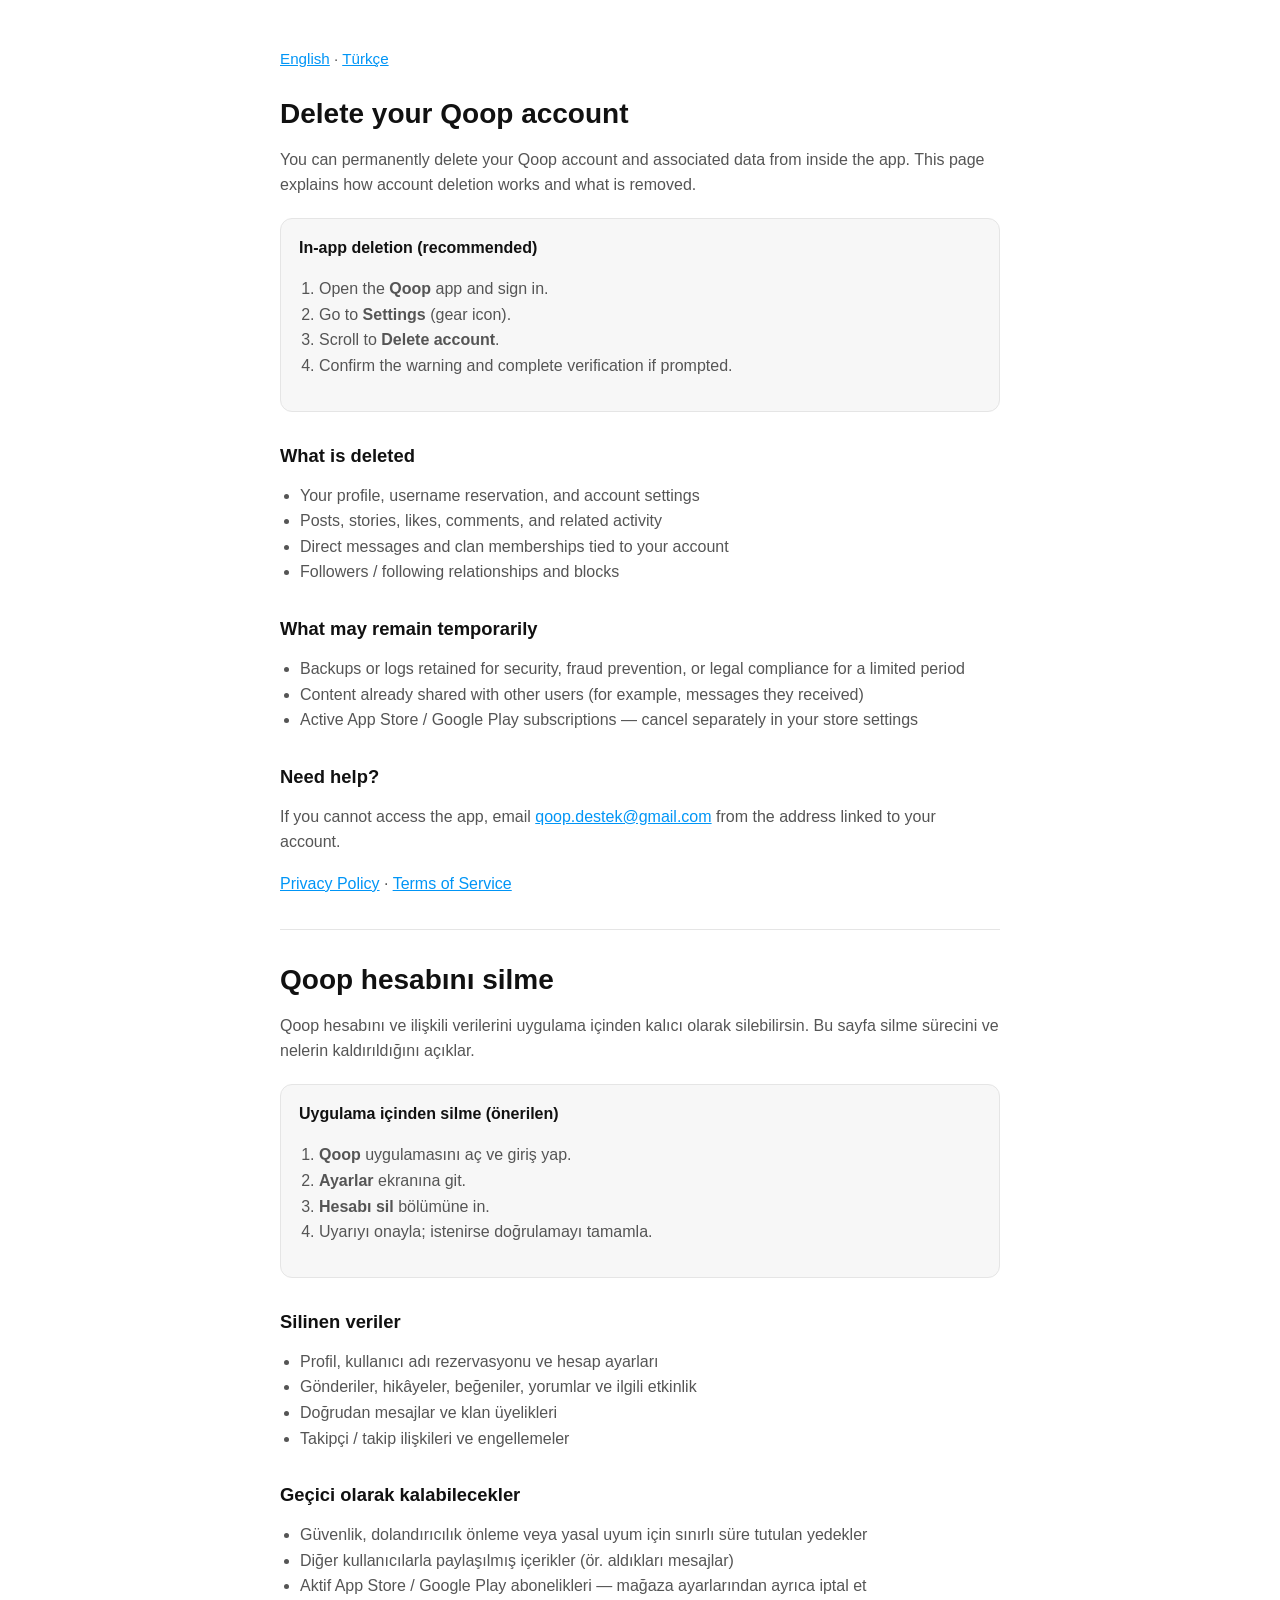
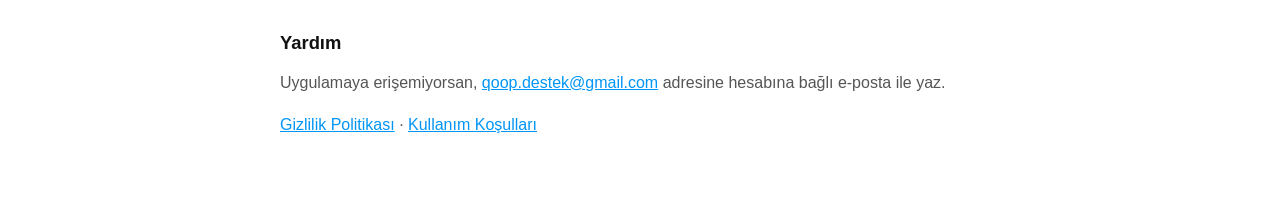
==== delete-account.html @ 12db3ca7 "Add files via upload" ====
<!DOCTYPE html>
<html lang="en">
<head>
  <meta charset="utf-8" />
  <meta name="viewport" content="width=device-width, initial-scale=1" />
  <title>Delete your Qoop account</title>
  <style>
    :root {
      color-scheme: light dark;
      --bg: #ffffff;
      --text: #111111;
      --muted: #555555;
      --link: #0095f6;
      --card: #f7f7f7;
      --border: #e5e5e5;
    }
    @media (prefers-color-scheme: dark) {
      :root {
        --bg: #000000;
        --text: #f5f5f5;
        --muted: #b0b0b0;
        --card: #121212;
        --border: #262626;
      }
    }
    body {
      margin: 0;
      font-family: -apple-system, BlinkMacSystemFont, "Segoe UI", Roboto, Helvetica, Arial, sans-serif;
      background: var(--bg);
      color: var(--text);
      line-height: 1.6;
    }
    main {
      max-width: 720px;
      margin: 0 auto;
      padding: 32px 20px 48px;
    }
    h1, h2 { line-height: 1.25; }
    h1 { font-size: 1.75rem; margin-bottom: 0.5rem; }
    h2 { font-size: 1.15rem; margin-top: 2rem; }
    p, li { color: var(--muted); }
    a { color: var(--link); }
    ol, ul { padding-left: 1.25rem; }
    .card {
      background: var(--card);
      border: 1px solid var(--border);
      border-radius: 12px;
      padding: 16px 18px;
      margin: 20px 0;
    }
    .lang-switch { margin-bottom: 24px; font-size: 0.95rem; }
    hr { border: none; border-top: 1px solid var(--border); margin: 32px 0; }
  </style>
</head>
<body>
  <main>
    <p class="lang-switch"><a href="#en">English</a> · <a href="#tr">Türkçe</a></p>

    <section id="en" lang="en">
      <h1>Delete your Qoop account</h1>
      <p>
        You can permanently delete your Qoop account and associated data from inside the app.
        This page explains how account deletion works and what is removed.
      </p>

      <div class="card">
        <strong>In-app deletion (recommended)</strong>
        <ol>
          <li>Open the <strong>Qoop</strong> app and sign in.</li>
          <li>Go to <strong>Settings</strong> (gear icon).</li>
          <li>Scroll to <strong>Delete account</strong>.</li>
          <li>Confirm the warning and complete verification if prompted.</li>
        </ol>
      </div>

      <h2>What is deleted</h2>
      <ul>
        <li>Your profile, username reservation, and account settings</li>
        <li>Posts, stories, likes, comments, and related activity</li>
        <li>Direct messages and clan memberships tied to your account</li>
        <li>Followers / following relationships and blocks</li>
      </ul>

      <h2>What may remain temporarily</h2>
      <ul>
        <li>Backups or logs retained for security, fraud prevention, or legal compliance for a limited period</li>
        <li>Content already shared with other users (for example, messages they received)</li>
        <li>Active App Store / Google Play subscriptions — cancel separately in your store settings</li>
      </ul>

      <h2>Need help?</h2>
      <p>
        If you cannot access the app, email
        <a href="mailto:qoop.destek@gmail.com?subject=Qoop%20account%20deletion%20request">qoop.destek@gmail.com</a>
        from the address linked to your account.
      </p>
      <p>
        <a href="https://tasdemirebubekir347-star.github.io/qoop-privacy-policy/">Privacy Policy</a>
        ·
        <a href="https://tasdemirebubekir347-star.github.io/legal/">Terms of Service</a>
      </p>
    </section>

    <hr />

    <section id="tr" lang="tr">
      <h1>Qoop hesabını silme</h1>
      <p>
        Qoop hesabını ve ilişkili verilerini uygulama içinden kalıcı olarak silebilirsin.
        Bu sayfa silme sürecini ve nelerin kaldırıldığını açıklar.
      </p>

      <div class="card">
        <strong>Uygulama içinden silme (önerilen)</strong>
        <ol>
          <li><strong>Qoop</strong> uygulamasını aç ve giriş yap.</li>
          <li><strong>Ayarlar</strong> ekranına git.</li>
          <li><strong>Hesabı sil</strong> bölümüne in.</li>
          <li>Uyarıyı onayla; istenirse doğrulamayı tamamla.</li>
        </ol>
      </div>

      <h2>Silinen veriler</h2>
      <ul>
        <li>Profil, kullanıcı adı rezervasyonu ve hesap ayarları</li>
        <li>Gönderiler, hikâyeler, beğeniler, yorumlar ve ilgili etkinlik</li>
        <li>Doğrudan mesajlar ve klan üyelikleri</li>
        <li>Takipçi / takip ilişkileri ve engellemeler</li>
      </ul>

      <h2>Geçici olarak kalabilecekler</h2>
      <ul>
        <li>Güvenlik, dolandırıcılık önleme veya yasal uyum için sınırlı süre tutulan yedekler</li>
        <li>Diğer kullanıcılarla paylaşılmış içerikler (ör. aldıkları mesajlar)</li>
        <li>Aktif App Store / Google Play abonelikleri — mağaza ayarlarından ayrıca iptal et</li>
      </ul>

      <h2>Yardım</h2>
      <p>
        Uygulamaya erişemiyorsan,
        <a href="mailto:qoop.destek@gmail.com?subject=Qoop%20hesap%20silme%20talebi">qoop.destek@gmail.com</a>
        adresine hesabına bağlı e-posta ile yaz.
      </p>
      <p>
        <a href="https://tasdemirebubekir347-star.github.io/qoop-privacy-policy/">Gizlilik Politikası</a>
        ·
        <a href="https://tasdemirebubekir347-star.github.io/legal/">Kullanım Koşulları</a>
      </p>
    </section>
  </main>
</body>
</html>
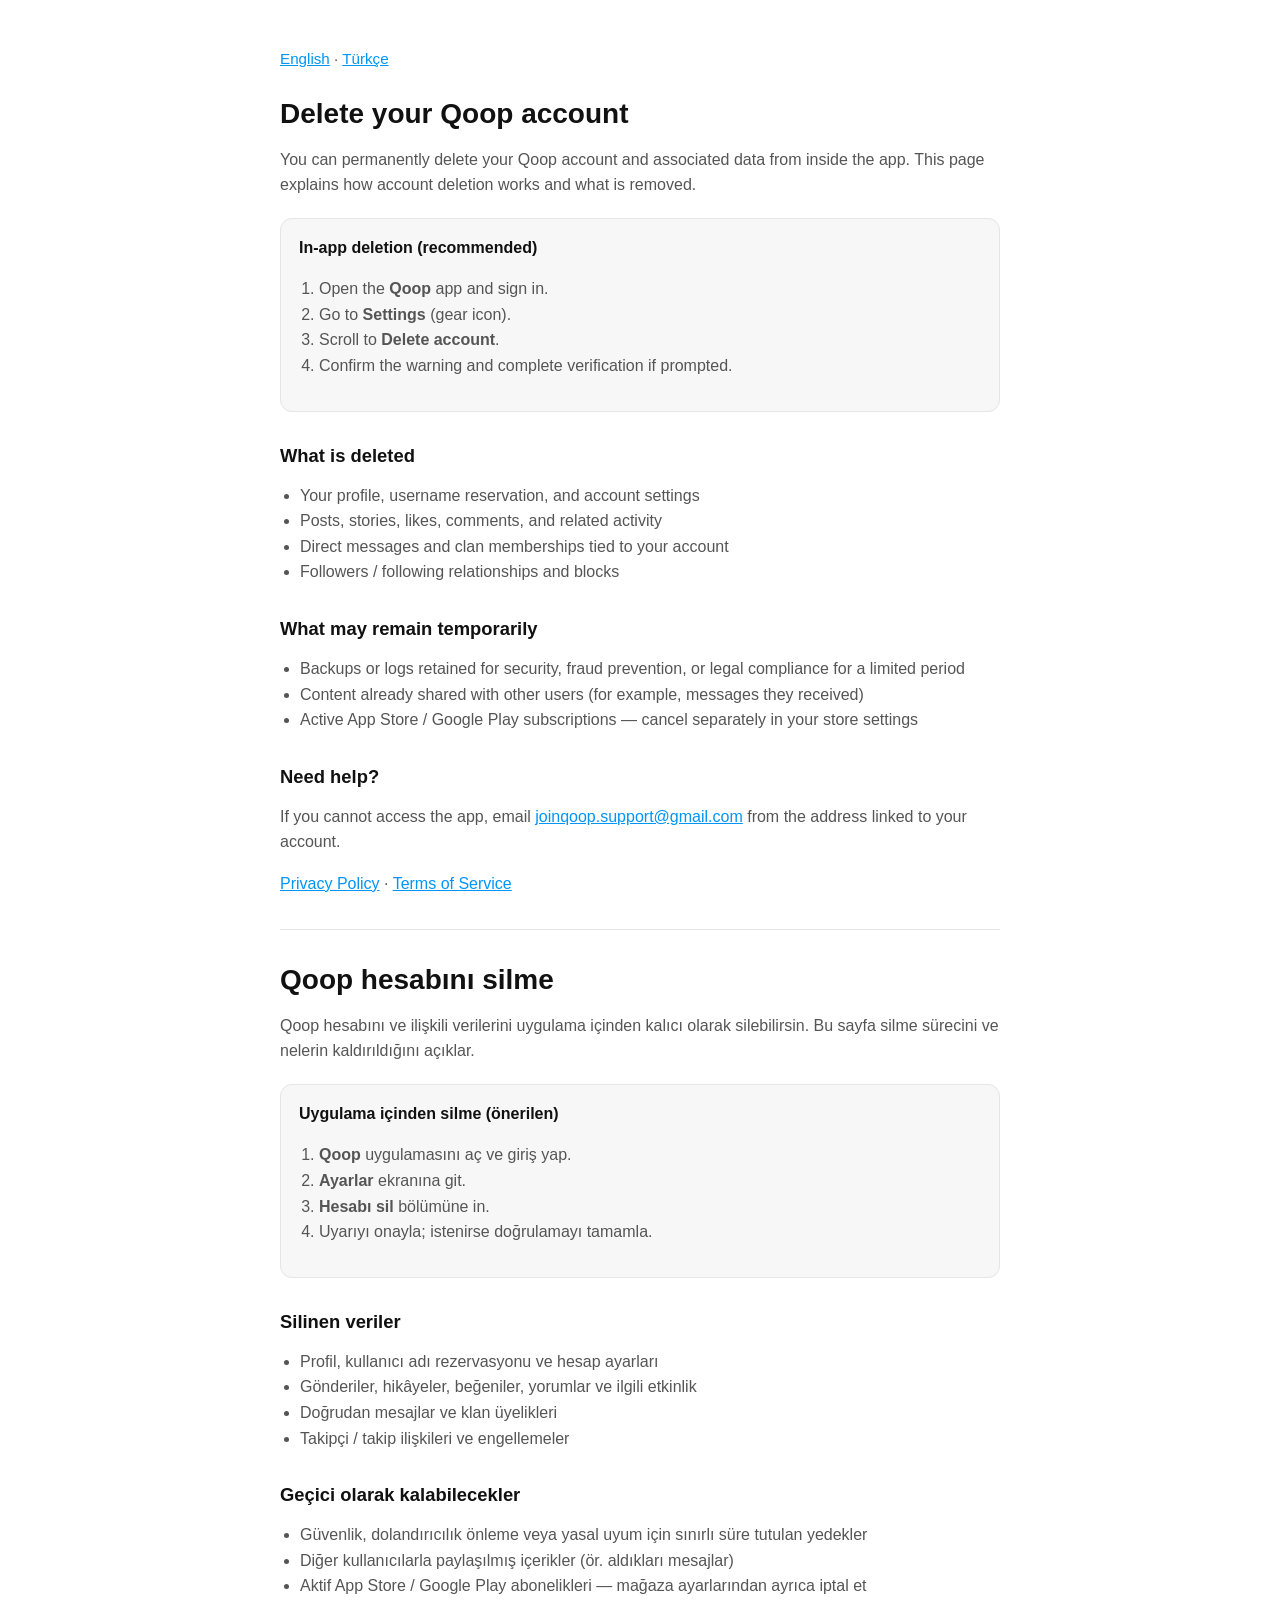
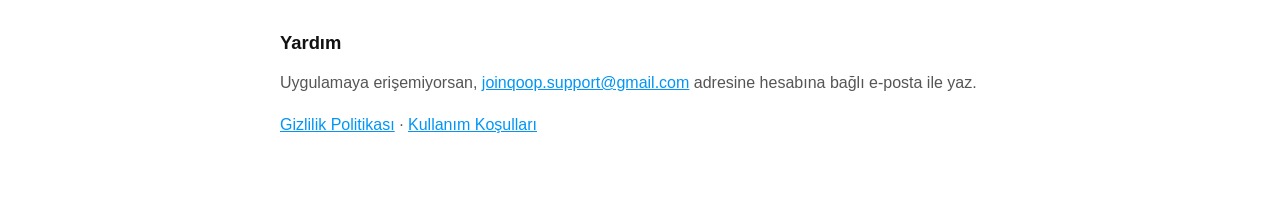
==== commit 0b753fac: "Update support email to joinqoop.support@gmail.com" ====
--- a/delete-account.html
+++ b/delete-account.html
@@ -91,7 +91,7 @@
       <h2>Need help?</h2>
       <p>
         If you cannot access the app, email
-        <a href="mailto:qoop.destek@gmail.com?subject=Qoop%20account%20deletion%20request">qoop.destek@gmail.com</a>
+        <a href="mailto:joinqoop.support@gmail.com?subject=Qoop%20account%20deletion%20request">joinqoop.support@gmail.com</a>
         from the address linked to your account.
       </p>
       <p>
@@ -138,7 +138,7 @@
       <h2>Yardım</h2>
       <p>
         Uygulamaya erişemiyorsan,
-        <a href="mailto:qoop.destek@gmail.com?subject=Qoop%20hesap%20silme%20talebi">qoop.destek@gmail.com</a>
+        <a href="mailto:joinqoop.support@gmail.com?subject=Qoop%20hesap%20silme%20talebi">joinqoop.support@gmail.com</a>
         adresine hesabına bağlı e-posta ile yaz.
       </p>
       <p>
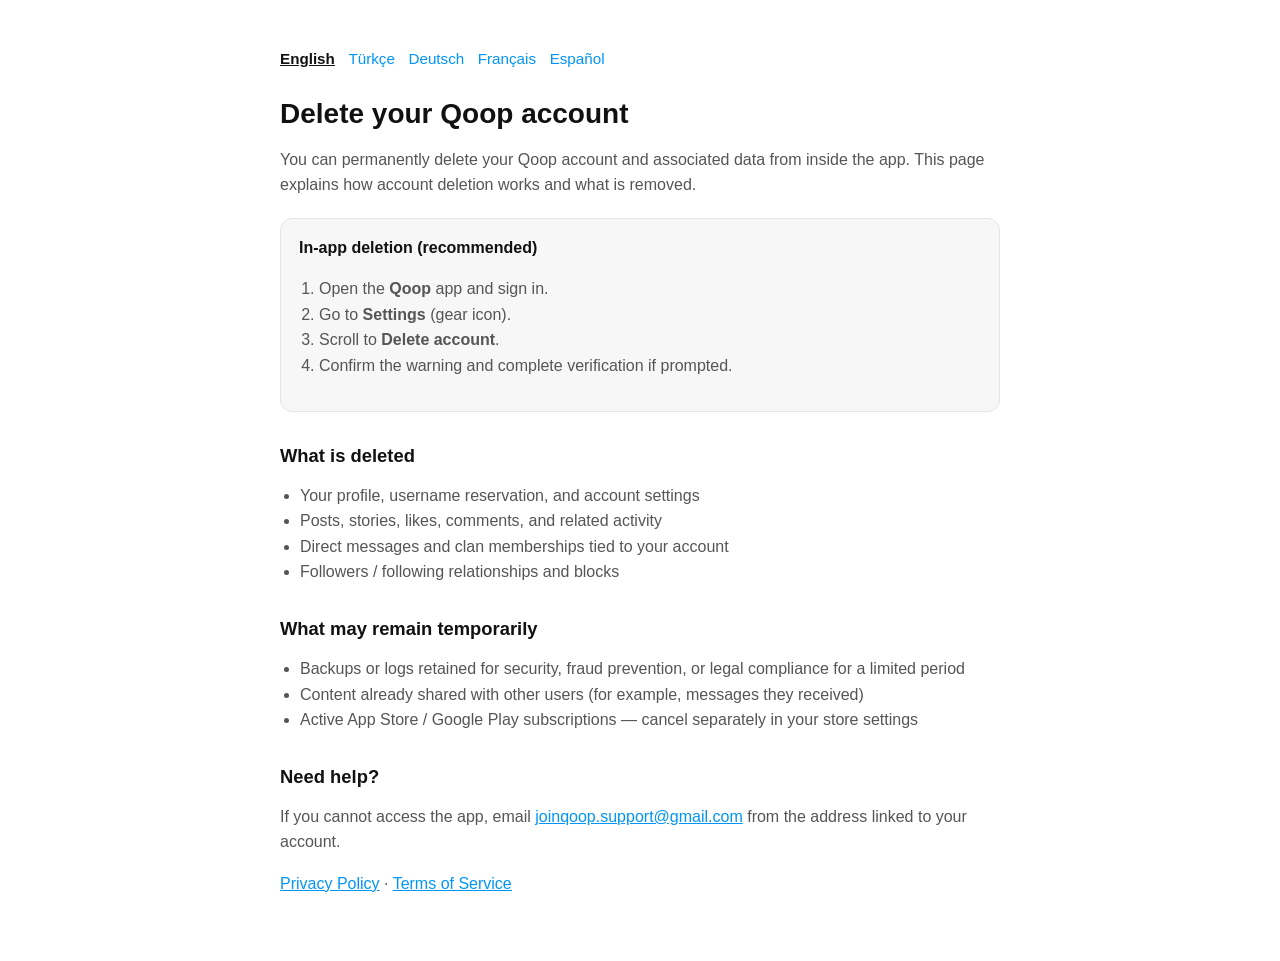
==== commit f1c300c6: "Add English, Turkish, German, French, and Spanish on legal pages" ====
--- a/delete-account.html
+++ b/delete-account.html
@@ -5,64 +5,41 @@
   <meta name="viewport" content="width=device-width, initial-scale=1" />
   <title>Delete your Qoop account</title>
   <style>
-    :root {
-      color-scheme: light dark;
-      --bg: #ffffff;
-      --text: #111111;
-      --muted: #555555;
-      --link: #0095f6;
-      --card: #f7f7f7;
-      --border: #e5e5e5;
+    :root { color-scheme: light dark; --bg:#fff; --text:#111; --muted:#555; --link:#0095f6; --card:#f7f7f7; --border:#e5e5e5; }
+    @media (prefers-color-scheme: dark) {
+      :root { --bg:#000; --text:#f5f5f5; --muted:#b0b0b0; --card:#121212; --border:#262626; }
     }
-    @media (prefers-color-scheme: dark) {
-      :root {
-        --bg: #000000;
-        --text: #f5f5f5;
-        --muted: #b0b0b0;
-        --card: #121212;
-        --border: #262626;
-      }
-    }
-    body {
-      margin: 0;
-      font-family: -apple-system, BlinkMacSystemFont, "Segoe UI", Roboto, Helvetica, Arial, sans-serif;
-      background: var(--bg);
-      color: var(--text);
-      line-height: 1.6;
-    }
-    main {
-      max-width: 720px;
-      margin: 0 auto;
-      padding: 32px 20px 48px;
-    }
-    h1, h2 { line-height: 1.25; }
-    h1 { font-size: 1.75rem; margin-bottom: 0.5rem; }
-    h2 { font-size: 1.15rem; margin-top: 2rem; }
-    p, li { color: var(--muted); }
-    a { color: var(--link); }
-    ol, ul { padding-left: 1.25rem; }
-    .card {
-      background: var(--card);
-      border: 1px solid var(--border);
-      border-radius: 12px;
-      padding: 16px 18px;
-      margin: 20px 0;
-    }
-    .lang-switch { margin-bottom: 24px; font-size: 0.95rem; }
-    hr { border: none; border-top: 1px solid var(--border); margin: 32px 0; }
+    body { margin:0; font-family:-apple-system,BlinkMacSystemFont,"Segoe UI",Roboto,Helvetica,Arial,sans-serif; background:var(--bg); color:var(--text); line-height:1.6; }
+    main { max-width:720px; margin:0 auto; padding:32px 20px 48px; }
+    h1,h2 { line-height:1.25; }
+    h1 { font-size:1.75rem; margin-bottom:.5rem; }
+    h2 { font-size:1.15rem; margin-top:2rem; }
+    p,li { color:var(--muted); }
+    a { color:var(--link); }
+    ol, ul { padding-left:1.25rem; }
+    .card { background:var(--card); border:1px solid var(--border); border-radius:12px; padding:16px 18px; margin:20px 0; }
+    .lang-switch { margin-bottom:24px; font-size:.95rem; display:flex; flex-wrap:wrap; gap:.4rem .85rem; }
+    .lang-switch a { text-decoration:none; }
+    .lang-switch a.is-active { font-weight:700; color:var(--text); text-decoration:underline; }
+    .lang-panel { display:none; }
+    .lang-panel.is-active { display:block; }
+
   </style>
 </head>
 <body>
   <main>
-    <p class="lang-switch"><a href="#en">English</a> · <a href="#tr">Türkçe</a></p>
-
-    <section id="en" lang="en">
+    <p class="lang-switch" role="navigation">
+      <a href="#en">English</a>
+      <a href="#tr">Türkçe</a>
+      <a href="#de">Deutsch</a>
+      <a href="#fr">Français</a>
+      <a href="#es">Español</a>
+    </p>
+
+    <section id="en" class="lang-panel" lang="en">
+
       <h1>Delete your Qoop account</h1>
-      <p>
-        You can permanently delete your Qoop account and associated data from inside the app.
-        This page explains how account deletion works and what is removed.
-      </p>
-
+      <p>You can permanently delete your Qoop account and associated data from inside the app. This page explains how account deletion works and what is removed.</p>
       <div class="card">
         <strong>In-app deletion (recommended)</strong>
         <ol>
@@ -72,7 +49,6 @@
           <li>Confirm the warning and complete verification if prompted.</li>
         </ol>
       </div>
-
       <h2>What is deleted</h2>
       <ul>
         <li>Your profile, username reservation, and account settings</li>
@@ -80,36 +56,20 @@
         <li>Direct messages and clan memberships tied to your account</li>
         <li>Followers / following relationships and blocks</li>
       </ul>
-
       <h2>What may remain temporarily</h2>
       <ul>
         <li>Backups or logs retained for security, fraud prevention, or legal compliance for a limited period</li>
         <li>Content already shared with other users (for example, messages they received)</li>
         <li>Active App Store / Google Play subscriptions — cancel separately in your store settings</li>
       </ul>
-
       <h2>Need help?</h2>
-      <p>
-        If you cannot access the app, email
-        <a href="mailto:joinqoop.support@gmail.com?subject=Qoop%20account%20deletion%20request">joinqoop.support@gmail.com</a>
-        from the address linked to your account.
-      </p>
-      <p>
-        <a href="https://tasdemirebubekir347-star.github.io/qoop-privacy-policy/">Privacy Policy</a>
-        ·
-        <a href="https://tasdemirebubekir347-star.github.io/legal/">Terms of Service</a>
-      </p>
-    </section>
-
-    <hr />
-
-    <section id="tr" lang="tr">
+      <p>If you cannot access the app, email <a href="mailto:joinqoop.support@gmail.com?subject=Qoop%20account%20deletion%20request">joinqoop.support@gmail.com</a> from the address linked to your account.</p>
+      <p><a href="https://tasdemirebubekir347-star.github.io/qoop-privacy-policy/">Privacy Policy</a> · <a href="https://tasdemirebubekir347-star.github.io/legal/">Terms of Service</a></p>
+    </section>
+    <section id="tr" class="lang-panel" lang="tr">
+
       <h1>Qoop hesabını silme</h1>
-      <p>
-        Qoop hesabını ve ilişkili verilerini uygulama içinden kalıcı olarak silebilirsin.
-        Bu sayfa silme sürecini ve nelerin kaldırıldığını açıklar.
-      </p>
-
+      <p>Qoop hesabını ve ilişkili verilerini uygulama içinden kalıcı olarak silebilirsin. Bu sayfa silme sürecini ve nelerin kaldırıldığını açıklar.</p>
       <div class="card">
         <strong>Uygulama içinden silme (önerilen)</strong>
         <ol>
@@ -119,7 +79,6 @@
           <li>Uyarıyı onayla; istenirse doğrulamayı tamamla.</li>
         </ol>
       </div>
-
       <h2>Silinen veriler</h2>
       <ul>
         <li>Profil, kullanıcı adı rezervasyonu ve hesap ayarları</li>
@@ -127,26 +86,135 @@
         <li>Doğrudan mesajlar ve klan üyelikleri</li>
         <li>Takipçi / takip ilişkileri ve engellemeler</li>
       </ul>
-
       <h2>Geçici olarak kalabilecekler</h2>
       <ul>
         <li>Güvenlik, dolandırıcılık önleme veya yasal uyum için sınırlı süre tutulan yedekler</li>
         <li>Diğer kullanıcılarla paylaşılmış içerikler (ör. aldıkları mesajlar)</li>
         <li>Aktif App Store / Google Play abonelikleri — mağaza ayarlarından ayrıca iptal et</li>
       </ul>
-
       <h2>Yardım</h2>
-      <p>
-        Uygulamaya erişemiyorsan,
-        <a href="mailto:joinqoop.support@gmail.com?subject=Qoop%20hesap%20silme%20talebi">joinqoop.support@gmail.com</a>
-        adresine hesabına bağlı e-posta ile yaz.
-      </p>
-      <p>
-        <a href="https://tasdemirebubekir347-star.github.io/qoop-privacy-policy/">Gizlilik Politikası</a>
-        ·
-        <a href="https://tasdemirebubekir347-star.github.io/legal/">Kullanım Koşulları</a>
-      </p>
+      <p>Uygulamaya erişemiyorsan, <a href="mailto:joinqoop.support@gmail.com?subject=Qoop%20hesap%20silme%20talebi">joinqoop.support@gmail.com</a> adresine hesabına bağlı e-posta ile yaz.</p>
+      <p><a href="https://tasdemirebubekir347-star.github.io/qoop-privacy-policy/">Gizlilik Politikası</a> · <a href="https://tasdemirebubekir347-star.github.io/legal/">Kullanım Koşulları</a></p>
+    </section>
+    <section id="de" class="lang-panel" lang="de">
+
+      <h1>Qoop-Konto löschen</h1>
+      <p>Du kannst dein Qoop-Konto und zugehörige Daten dauerhaft in der App löschen. Diese Seite erklärt, wie die Löschung funktioniert und was entfernt wird.</p>
+      <div class="card">
+        <strong>Löschung in der App (empfohlen)</strong>
+        <ol>
+          <li>Öffne die <strong>Qoop</strong>-App und melde dich an.</li>
+          <li>Gehe zu <strong>Einstellungen</strong> (Zahnrad-Symbol).</li>
+          <li>Scrolle zu <strong>Konto löschen</strong>.</li>
+          <li>Bestätige die Warnung und schließe ggf. die Verifizierung ab.</li>
+        </ol>
+      </div>
+      <h2>Was gelöscht wird</h2>
+      <ul>
+        <li>Dein Profil, der reservierte Benutzername und Kontoeinstellungen</li>
+        <li>Beiträge, Stories, Likes, Kommentare und zugehörige Aktivität</li>
+        <li>Direktnachrichten und Clan-Mitgliedschaften deines Kontos</li>
+        <li>Follower-/Following-Beziehungen und Blockierungen</li>
+      </ul>
+      <h2>Was vorübergehend bleiben kann</h2>
+      <ul>
+        <li>Backups oder Protokolle, die aus Sicherheits-, Betrugs- oder Rechtsgründen für begrenzte Zeit aufbewahrt werden</li>
+        <li>Inhalte, die bereits mit anderen Nutzern geteilt wurden (z. B. empfangene Nachrichten)</li>
+        <li>Aktive App-Store-/Google-Play-Abos — separat in den Store-Einstellungen kündigen</li>
+      </ul>
+      <h2>Hilfe benötigt?</h2>
+      <p>Wenn du die App nicht öffnen kannst, schreibe von der mit deinem Konto verknüpften Adresse an <a href="mailto:joinqoop.support@gmail.com?subject=Qoop%20Kontol%C3%B6schung">joinqoop.support@gmail.com</a>.</p>
+      <p><a href="https://tasdemirebubekir347-star.github.io/qoop-privacy-policy/">Datenschutzrichtlinie</a> · <a href="https://tasdemirebubekir347-star.github.io/legal/">Nutzungsbedingungen</a></p>
+    </section>
+    <section id="fr" class="lang-panel" lang="fr">
+
+      <h1>Supprimer votre compte Qoop</h1>
+      <p>Vous pouvez supprimer définitivement votre compte Qoop et les données associées depuis l’application. Cette page explique le fonctionnement de la suppression et ce qui est retiré.</p>
+      <div class="card">
+        <strong>Suppression dans l’app (recommandé)</strong>
+        <ol>
+          <li>Ouvrez l’application <strong>Qoop</strong> et connectez-vous.</li>
+          <li>Allez dans <strong>Paramètres</strong> (icône d’engrenage).</li>
+          <li>Descendez jusqu’à <strong>Supprimer le compte</strong>.</li>
+          <li>Confirmez l’avertissement et terminez la vérification si elle est demandée.</li>
+        </ol>
+      </div>
+      <h2>Ce qui est supprimé</h2>
+      <ul>
+        <li>Votre profil, la réservation du nom d’utilisateur et les paramètres du compte</li>
+        <li>Publications, stories, likes, commentaires et activité associée</li>
+        <li>Messages privés et appartenances aux clans liés à votre compte</li>
+        <li>Relations abonnés / abonnements et blocages</li>
+      </ul>
+      <h2>Ce qui peut rester temporairement</h2>
+      <ul>
+        <li>Sauvegardes ou journaux conservés pendant une période limitée pour la sécurité, la prévention de la fraude ou des obligations légales</li>
+        <li>Contenus déjà partagés avec d’autres utilisateurs (par exemple des messages qu’ils ont reçus)</li>
+        <li>Abonnements App Store / Google Play actifs — annulez-les séparément dans les réglages du store</li>
+      </ul>
+      <h2>Besoin d’aide ?</h2>
+      <p>Si vous n’avez pas accès à l’application, écrivez à <a href="mailto:joinqoop.support@gmail.com?subject=Suppression%20de%20compte%20Qoop">joinqoop.support@gmail.com</a> depuis l’adresse liée à votre compte.</p>
+      <p><a href="https://tasdemirebubekir347-star.github.io/qoop-privacy-policy/">Politique de confidentialité</a> · <a href="https://tasdemirebubekir347-star.github.io/legal/">Conditions d’utilisation</a></p>
+    </section>
+    <section id="es" class="lang-panel" lang="es">
+
+      <h1>Eliminar tu cuenta de Qoop</h1>
+      <p>Puedes eliminar de forma permanente tu cuenta de Qoop y los datos asociados desde la app. Esta página explica cómo funciona la eliminación y qué se borra.</p>
+      <div class="card">
+        <strong>Eliminación en la app (recomendado)</strong>
+        <ol>
+          <li>Abre la app <strong>Qoop</strong> e inicia sesión.</li>
+          <li>Ve a <strong>Ajustes</strong> (icono de engranaje).</li>
+          <li>Baja hasta <strong>Eliminar cuenta</strong>.</li>
+          <li>Confirma el aviso y completa la verificación si se te pide.</li>
+        </ol>
+      </div>
+      <h2>Qué se elimina</h2>
+      <ul>
+        <li>Tu perfil, la reserva del nombre de usuario y la configuración de la cuenta</li>
+        <li>Publicaciones, historias, me gusta, comentarios y actividad relacionada</li>
+        <li>Mensajes directos y pertenencia a clanes de tu cuenta</li>
+        <li>Relaciones de seguidores / seguidos y bloqueos</li>
+      </ul>
+      <h2>Qué puede permanecer temporalmente</h2>
+      <ul>
+        <li>Copias de seguridad o registros conservados durante un tiempo limitado por seguridad, prevención de fraude u obligaciones legales</li>
+        <li>Contenido ya compartido con otros usuarios (por ejemplo, mensajes que ellos recibieron)</li>
+        <li>Suscripciones activas de App Store / Google Play: cancélalas por separado en los ajustes de la tienda</li>
+      </ul>
+      <h2>¿Necesitas ayuda?</h2>
+      <p>Si no puedes acceder a la app, escribe a <a href="mailto:joinqoop.support@gmail.com?subject=Eliminaci%C3%B3n%20de%20cuenta%20Qoop">joinqoop.support@gmail.com</a> desde la dirección vinculada a tu cuenta.</p>
+      <p><a href="https://tasdemirebubekir347-star.github.io/qoop-privacy-policy/">Política de privacidad</a> · <a href="https://tasdemirebubekir347-star.github.io/legal/">Términos de servicio</a></p>
     </section>
   </main>
+
+  <script>
+  (function () {
+    var langs = ["en", "tr", "de", "fr", "es"];
+    function pick() {
+      var h = (location.hash || "").replace("#", "").toLowerCase();
+      if (langs.indexOf(h) >= 0) return h;
+      try {
+        var s = localStorage.getItem("qoop_legal_lang");
+        if (langs.indexOf(s) >= 0) return s;
+      } catch (e) {}
+      var n = (navigator.language || "en").slice(0, 2).toLowerCase();
+      return langs.indexOf(n) >= 0 ? n : "en";
+    }
+    function show(lang) {
+      document.querySelectorAll(".lang-panel").forEach(function (el) {
+        el.classList.toggle("is-active", el.id === lang);
+      });
+      document.querySelectorAll(".lang-switch a").forEach(function (a) {
+        a.classList.toggle("is-active", a.getAttribute("href") === "#" + lang);
+      });
+      document.documentElement.lang = lang;
+      try { localStorage.setItem("qoop_legal_lang", lang); } catch (e) {}
+    }
+    document.addEventListener("DOMContentLoaded", function () { show(pick()); });
+    window.addEventListener("hashchange", function () { show(pick()); });
+  })();
+  </script>
+
 </body>
 </html>
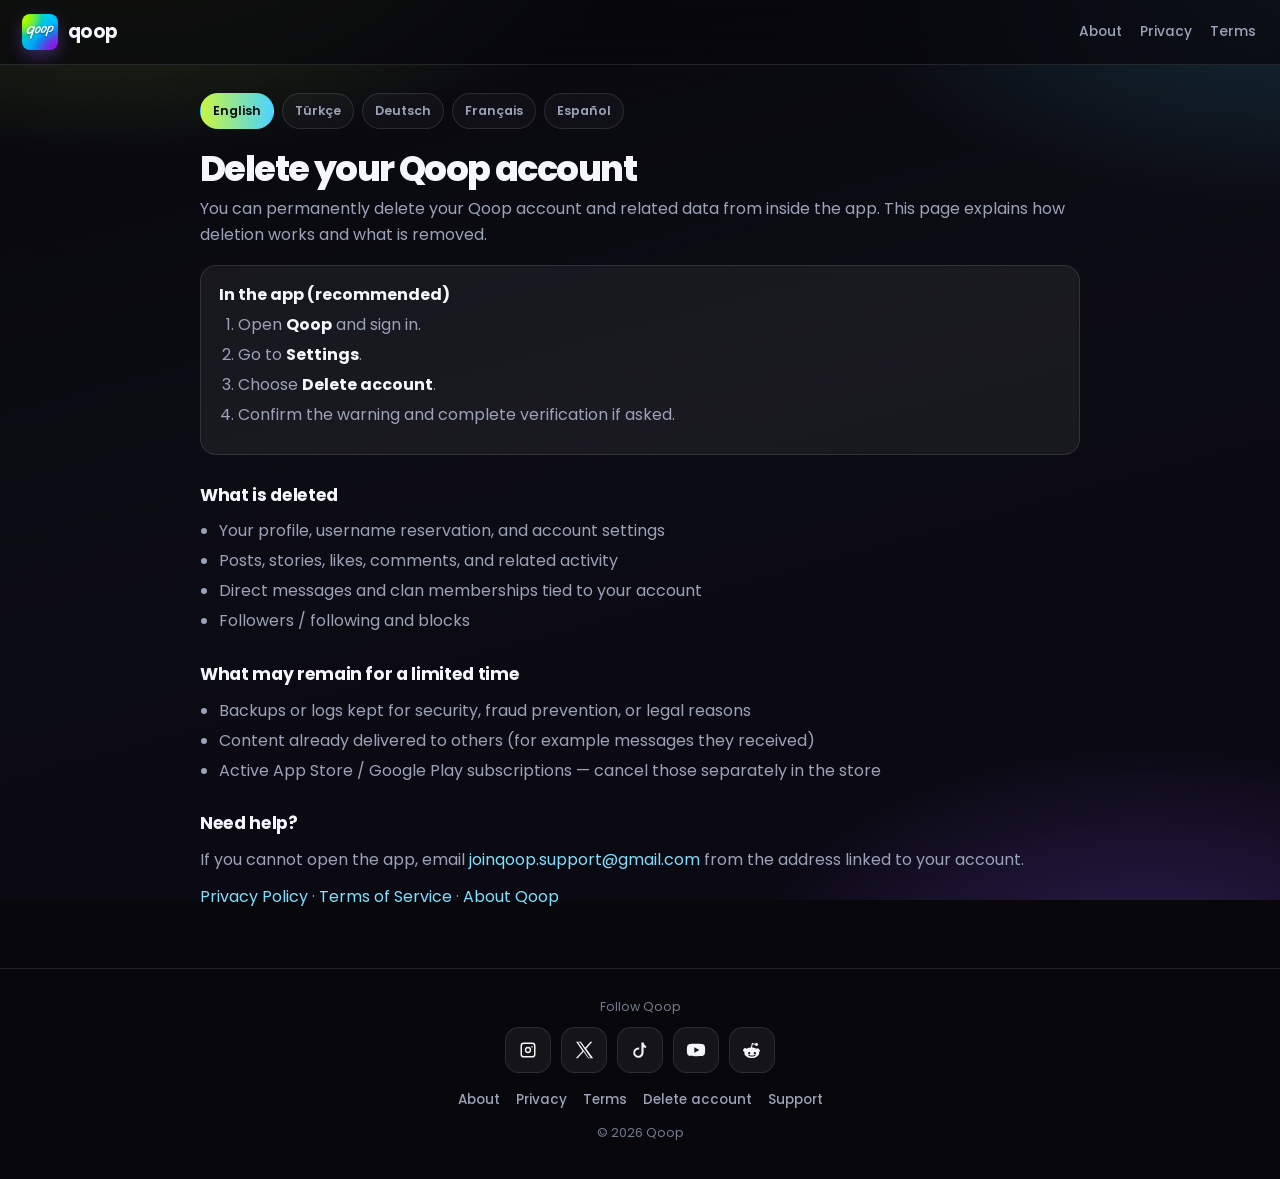
==== commit a1b6366a: "Refresh public pages with app-icon design, socials, and updated copy" ====
--- a/delete-account.html
+++ b/delete-account.html
@@ -2,32 +2,30 @@
 <html lang="en">
 <head>
   <meta charset="utf-8" />
-  <meta name="viewport" content="width=device-width, initial-scale=1" />
+  <meta name="viewport" content="width=device-width, initial-scale=1, viewport-fit=cover" />
+  <meta name="theme-color" content="#07070c" />
+  <meta name="description" content="How to delete your Qoop account and what data is removed." />
   <title>Delete your Qoop account</title>
-  <style>
-    :root { color-scheme: light dark; --bg:#fff; --text:#111; --muted:#555; --link:#0095f6; --card:#f7f7f7; --border:#e5e5e5; }
-    @media (prefers-color-scheme: dark) {
-      :root { --bg:#000; --text:#f5f5f5; --muted:#b0b0b0; --card:#121212; --border:#262626; }
-    }
-    body { margin:0; font-family:-apple-system,BlinkMacSystemFont,"Segoe UI",Roboto,Helvetica,Arial,sans-serif; background:var(--bg); color:var(--text); line-height:1.6; }
-    main { max-width:720px; margin:0 auto; padding:32px 20px 48px; }
-    h1,h2 { line-height:1.25; }
-    h1 { font-size:1.75rem; margin-bottom:.5rem; }
-    h2 { font-size:1.15rem; margin-top:2rem; }
-    p,li { color:var(--muted); }
-    a { color:var(--link); }
-    ol, ul { padding-left:1.25rem; }
-    .card { background:var(--card); border:1px solid var(--border); border-radius:12px; padding:16px 18px; margin:20px 0; }
-    .lang-switch { margin-bottom:24px; font-size:.95rem; display:flex; flex-wrap:wrap; gap:.4rem .85rem; }
-    .lang-switch a { text-decoration:none; }
-    .lang-switch a.is-active { font-weight:700; color:var(--text); text-decoration:underline; }
-    .lang-panel { display:none; }
-    .lang-panel.is-active { display:block; }
-
-  </style>
+  <link rel="icon" href="logo.png" type="image/png" />
+  <link rel="apple-touch-icon" href="logo.png" />
+  <link rel="preconnect" href="https://fonts.googleapis.com" />
+  <link rel="preconnect" href="https://fonts.gstatic.com" crossorigin />
+  <link href="https://fonts.googleapis.com/css2?family=Poppins:wght@400;500;600;700;800&display=swap" rel="stylesheet" />
+  <link rel="stylesheet" href="brand.css" />
+
 </head>
 <body>
-  <main>
+  <div class="backdrop"></div>
+  <div class="site">
+  <header class="topbar">
+    <a class="brand" href="https://tasdemirebubekir347-star.github.io/joinqoop/"><img src="logo.png" alt="" width="36" height="36" />qoop</a>
+    <nav class="nav">
+      <a href="https://tasdemirebubekir347-star.github.io/joinqoop/" data-i18n="nav_about">About</a>
+      <a href="https://tasdemirebubekir347-star.github.io/qoop-privacy-policy/" data-i18n="nav_privacy">Privacy</a>
+      <a href="https://tasdemirebubekir347-star.github.io/legal/" data-i18n="nav_terms">Terms</a>
+    </nav>
+  </header>
+    <main class="wrap">
     <p class="lang-switch" role="navigation">
       <a href="#en">English</a>
       <a href="#tr">Türkçe</a>
@@ -36,17 +34,17 @@
       <a href="#es">Español</a>
     </p>
 
-    <section id="en" class="lang-panel" lang="en">
+    <section id="en" class="lang-panel legal" lang="en">
 
       <h1>Delete your Qoop account</h1>
-      <p>You can permanently delete your Qoop account and associated data from inside the app. This page explains how account deletion works and what is removed.</p>
-      <div class="card">
-        <strong>In-app deletion (recommended)</strong>
-        <ol>
-          <li>Open the <strong>Qoop</strong> app and sign in.</li>
-          <li>Go to <strong>Settings</strong> (gear icon).</li>
-          <li>Scroll to <strong>Delete account</strong>.</li>
-          <li>Confirm the warning and complete verification if prompted.</li>
+      <p>You can permanently delete your Qoop account and related data from inside the app. This page explains how deletion works and what is removed.</p>
+      <div class="card">
+        <strong>In the app (recommended)</strong>
+        <ol>
+          <li>Open <strong>Qoop</strong> and sign in.</li>
+          <li>Go to <strong>Settings</strong>.</li>
+          <li>Choose <strong>Delete account</strong>.</li>
+          <li>Confirm the warning and complete verification if asked.</li>
         </ol>
       </div>
       <h2>What is deleted</h2>
@@ -54,118 +52,118 @@
         <li>Your profile, username reservation, and account settings</li>
         <li>Posts, stories, likes, comments, and related activity</li>
         <li>Direct messages and clan memberships tied to your account</li>
-        <li>Followers / following relationships and blocks</li>
-      </ul>
-      <h2>What may remain temporarily</h2>
-      <ul>
-        <li>Backups or logs retained for security, fraud prevention, or legal compliance for a limited period</li>
-        <li>Content already shared with other users (for example, messages they received)</li>
-        <li>Active App Store / Google Play subscriptions — cancel separately in your store settings</li>
+        <li>Followers / following and blocks</li>
+      </ul>
+      <h2>What may remain for a limited time</h2>
+      <ul>
+        <li>Backups or logs kept for security, fraud prevention, or legal reasons</li>
+        <li>Content already delivered to others (for example messages they received)</li>
+        <li>Active App Store / Google Play subscriptions — cancel those separately in the store</li>
       </ul>
       <h2>Need help?</h2>
-      <p>If you cannot access the app, email <a href="mailto:joinqoop.support@gmail.com?subject=Qoop%20account%20deletion%20request">joinqoop.support@gmail.com</a> from the address linked to your account.</p>
-      <p><a href="https://tasdemirebubekir347-star.github.io/qoop-privacy-policy/">Privacy Policy</a> · <a href="https://tasdemirebubekir347-star.github.io/legal/">Terms of Service</a></p>
-    </section>
-    <section id="tr" class="lang-panel" lang="tr">
-
-      <h1>Qoop hesabını silme</h1>
-      <p>Qoop hesabını ve ilişkili verilerini uygulama içinden kalıcı olarak silebilirsin. Bu sayfa silme sürecini ve nelerin kaldırıldığını açıklar.</p>
-      <div class="card">
-        <strong>Uygulama içinden silme (önerilen)</strong>
-        <ol>
-          <li><strong>Qoop</strong> uygulamasını aç ve giriş yap.</li>
-          <li><strong>Ayarlar</strong> ekranına git.</li>
-          <li><strong>Hesabı sil</strong> bölümüne in.</li>
+      <p>If you cannot open the app, email <a href="mailto:joinqoop.support@gmail.com?subject=Qoop%20account%20deletion%20request">joinqoop.support@gmail.com</a> from the address linked to your account.</p>
+      <p><a href="https://tasdemirebubekir347-star.github.io/qoop-privacy-policy/">Privacy Policy</a> · <a href="https://tasdemirebubekir347-star.github.io/legal/">Terms of Service</a> · <a href="https://tasdemirebubekir347-star.github.io/joinqoop/">About Qoop</a></p>
+    </section>
+    <section id="tr" class="lang-panel legal" lang="tr">
+
+      <h1>Qoop hesabını sil</h1>
+      <p>Qoop hesabını ve ilişkili verilerini uygulama içinden kalıcı olarak silebilirsin. Bu sayfa sürecin nasıl işlediğini ve nelerin kalktığını açıklar.</p>
+      <div class="card">
+        <strong>Uygulamada (önerilen)</strong>
+        <ol>
+          <li><strong>Qoop</strong>’u aç ve giriş yap.</li>
+          <li><strong>Ayarlar</strong>’a git.</li>
+          <li><strong>Hesabı sil</strong>’i seç.</li>
           <li>Uyarıyı onayla; istenirse doğrulamayı tamamla.</li>
         </ol>
       </div>
-      <h2>Silinen veriler</h2>
-      <ul>
-        <li>Profil, kullanıcı adı rezervasyonu ve hesap ayarları</li>
+      <h2>Silinenler</h2>
+      <ul>
+        <li>Profilin, kullanıcı adı rezervasyonun ve hesap ayarların</li>
         <li>Gönderiler, hikâyeler, beğeniler, yorumlar ve ilgili etkinlik</li>
-        <li>Doğrudan mesajlar ve klan üyelikleri</li>
+        <li>Özel mesajlar ve hesabına bağlı klan üyelikleri</li>
         <li>Takipçi / takip ilişkileri ve engellemeler</li>
       </ul>
-      <h2>Geçici olarak kalabilecekler</h2>
-      <ul>
-        <li>Güvenlik, dolandırıcılık önleme veya yasal uyum için sınırlı süre tutulan yedekler</li>
-        <li>Diğer kullanıcılarla paylaşılmış içerikler (ör. aldıkları mesajlar)</li>
-        <li>Aktif App Store / Google Play abonelikleri — mağaza ayarlarından ayrıca iptal et</li>
+      <h2>Sınırlı süre kalabilecekler</h2>
+      <ul>
+        <li>Güvenlik, dolandırıcılık önleme veya yasal nedenlerle tutulan yedekler</li>
+        <li>Başkalarına zaten iletilmiş içerikler (örneğin aldıkları mesajlar)</li>
+        <li>Aktif App Store / Google Play abonelikleri — bunları mağazadan ayrıca iptal et</li>
       </ul>
       <h2>Yardım</h2>
-      <p>Uygulamaya erişemiyorsan, <a href="mailto:joinqoop.support@gmail.com?subject=Qoop%20hesap%20silme%20talebi">joinqoop.support@gmail.com</a> adresine hesabına bağlı e-posta ile yaz.</p>
-      <p><a href="https://tasdemirebubekir347-star.github.io/qoop-privacy-policy/">Gizlilik Politikası</a> · <a href="https://tasdemirebubekir347-star.github.io/legal/">Kullanım Koşulları</a></p>
-    </section>
-    <section id="de" class="lang-panel" lang="de">
+      <p>Uygulamayı açamıyorsan, hesabına bağlı adresten <a href="mailto:joinqoop.support@gmail.com?subject=Qoop%20hesap%20silme%20talebi">joinqoop.support@gmail.com</a> adresine yaz.</p>
+      <p><a href="https://tasdemirebubekir347-star.github.io/qoop-privacy-policy/">Gizlilik Politikası</a> · <a href="https://tasdemirebubekir347-star.github.io/legal/">Kullanım Koşulları</a> · <a href="https://tasdemirebubekir347-star.github.io/joinqoop/">Qoop Hakkında</a></p>
+    </section>
+    <section id="de" class="lang-panel legal" lang="de">
 
       <h1>Qoop-Konto löschen</h1>
-      <p>Du kannst dein Qoop-Konto und zugehörige Daten dauerhaft in der App löschen. Diese Seite erklärt, wie die Löschung funktioniert und was entfernt wird.</p>
-      <div class="card">
-        <strong>Löschung in der App (empfohlen)</strong>
-        <ol>
-          <li>Öffne die <strong>Qoop</strong>-App und melde dich an.</li>
-          <li>Gehe zu <strong>Einstellungen</strong> (Zahnrad-Symbol).</li>
-          <li>Scrolle zu <strong>Konto löschen</strong>.</li>
+      <p>Du kannst dein Qoop-Konto und zugehörige Daten dauerhaft in der App löschen. Diese Seite erklärt den Ablauf und was entfernt wird.</p>
+      <div class="card">
+        <strong>In der App (empfohlen)</strong>
+        <ol>
+          <li>Öffne <strong>Qoop</strong> und melde dich an.</li>
+          <li>Gehe zu <strong>Einstellungen</strong>.</li>
+          <li>Wähle <strong>Konto löschen</strong>.</li>
           <li>Bestätige die Warnung und schließe ggf. die Verifizierung ab.</li>
         </ol>
       </div>
       <h2>Was gelöscht wird</h2>
       <ul>
-        <li>Dein Profil, der reservierte Benutzername und Kontoeinstellungen</li>
+        <li>Profil, reservierter Benutzername und Kontoeinstellungen</li>
         <li>Beiträge, Stories, Likes, Kommentare und zugehörige Aktivität</li>
         <li>Direktnachrichten und Clan-Mitgliedschaften deines Kontos</li>
         <li>Follower-/Following-Beziehungen und Blockierungen</li>
       </ul>
       <h2>Was vorübergehend bleiben kann</h2>
       <ul>
-        <li>Backups oder Protokolle, die aus Sicherheits-, Betrugs- oder Rechtsgründen für begrenzte Zeit aufbewahrt werden</li>
-        <li>Inhalte, die bereits mit anderen Nutzern geteilt wurden (z. B. empfangene Nachrichten)</li>
-        <li>Aktive App-Store-/Google-Play-Abos — separat in den Store-Einstellungen kündigen</li>
+        <li>Backups oder Protokolle aus Sicherheits-, Betrugs- oder Rechtsgründen</li>
+        <li>Inhalte, die andere bereits erhalten haben (z. B. Nachrichten)</li>
+        <li>Aktive App-Store-/Google-Play-Abos — separat im Store kündigen</li>
       </ul>
       <h2>Hilfe benötigt?</h2>
-      <p>Wenn du die App nicht öffnen kannst, schreibe von der mit deinem Konto verknüpften Adresse an <a href="mailto:joinqoop.support@gmail.com?subject=Qoop%20Kontol%C3%B6schung">joinqoop.support@gmail.com</a>.</p>
-      <p><a href="https://tasdemirebubekir347-star.github.io/qoop-privacy-policy/">Datenschutzrichtlinie</a> · <a href="https://tasdemirebubekir347-star.github.io/legal/">Nutzungsbedingungen</a></p>
-    </section>
-    <section id="fr" class="lang-panel" lang="fr">
-
-      <h1>Supprimer votre compte Qoop</h1>
-      <p>Vous pouvez supprimer définitivement votre compte Qoop et les données associées depuis l’application. Cette page explique le fonctionnement de la suppression et ce qui est retiré.</p>
-      <div class="card">
-        <strong>Suppression dans l’app (recommandé)</strong>
-        <ol>
-          <li>Ouvrez l’application <strong>Qoop</strong> et connectez-vous.</li>
-          <li>Allez dans <strong>Paramètres</strong> (icône d’engrenage).</li>
-          <li>Descendez jusqu’à <strong>Supprimer le compte</strong>.</li>
-          <li>Confirmez l’avertissement et terminez la vérification si elle est demandée.</li>
+      <p>Wenn du die App nicht öffnen kannst, schreibe von der verknüpften Adresse an <a href="mailto:joinqoop.support@gmail.com?subject=Qoop%20Kontol%C3%B6schung">joinqoop.support@gmail.com</a>.</p>
+      <p><a href="https://tasdemirebubekir347-star.github.io/qoop-privacy-policy/">Datenschutzrichtlinie</a> · <a href="https://tasdemirebubekir347-star.github.io/legal/">Nutzungsbedingungen</a> · <a href="https://tasdemirebubekir347-star.github.io/joinqoop/">Über Qoop</a></p>
+    </section>
+    <section id="fr" class="lang-panel legal" lang="fr">
+
+      <h1>Supprimer ton compte Qoop</h1>
+      <p>Tu peux supprimer définitivement ton compte Qoop et les données liées depuis l’app. Cette page explique le fonctionnement et ce qui est retiré.</p>
+      <div class="card">
+        <strong>Dans l’app (recommandé)</strong>
+        <ol>
+          <li>Ouvre <strong>Qoop</strong> et connecte-toi.</li>
+          <li>Va dans <strong>Paramètres</strong>.</li>
+          <li>Choisis <strong>Supprimer le compte</strong>.</li>
+          <li>Confirme l’avertissement et termine la vérification si elle est demandée.</li>
         </ol>
       </div>
       <h2>Ce qui est supprimé</h2>
       <ul>
-        <li>Votre profil, la réservation du nom d’utilisateur et les paramètres du compte</li>
+        <li>Ton profil, la réservation du nom d’utilisateur et les paramètres du compte</li>
         <li>Publications, stories, likes, commentaires et activité associée</li>
-        <li>Messages privés et appartenances aux clans liés à votre compte</li>
+        <li>Messages privés et appartenances aux clans liées à ton compte</li>
         <li>Relations abonnés / abonnements et blocages</li>
       </ul>
-      <h2>Ce qui peut rester temporairement</h2>
-      <ul>
-        <li>Sauvegardes ou journaux conservés pendant une période limitée pour la sécurité, la prévention de la fraude ou des obligations légales</li>
-        <li>Contenus déjà partagés avec d’autres utilisateurs (par exemple des messages qu’ils ont reçus)</li>
-        <li>Abonnements App Store / Google Play actifs — annulez-les séparément dans les réglages du store</li>
+      <h2>Ce qui peut rester un temps limité</h2>
+      <ul>
+        <li>Sauvegardes ou journaux conservés pour la sécurité, la fraude ou la loi</li>
+        <li>Contenus déjà transmis à d’autres (par exemple des messages reçus)</li>
+        <li>Abonnements App Store / Google Play actifs — annule-les séparément dans le store</li>
       </ul>
       <h2>Besoin d’aide ?</h2>
-      <p>Si vous n’avez pas accès à l’application, écrivez à <a href="mailto:joinqoop.support@gmail.com?subject=Suppression%20de%20compte%20Qoop">joinqoop.support@gmail.com</a> depuis l’adresse liée à votre compte.</p>
-      <p><a href="https://tasdemirebubekir347-star.github.io/qoop-privacy-policy/">Politique de confidentialité</a> · <a href="https://tasdemirebubekir347-star.github.io/legal/">Conditions d’utilisation</a></p>
-    </section>
-    <section id="es" class="lang-panel" lang="es">
+      <p>Si tu n’as pas accès à l’app, écris à <a href="mailto:joinqoop.support@gmail.com?subject=Suppression%20de%20compte%20Qoop">joinqoop.support@gmail.com</a> depuis l’adresse liée à ton compte.</p>
+      <p><a href="https://tasdemirebubekir347-star.github.io/qoop-privacy-policy/">Politique de confidentialité</a> · <a href="https://tasdemirebubekir347-star.github.io/legal/">Conditions d’utilisation</a> · <a href="https://tasdemirebubekir347-star.github.io/joinqoop/">À propos de Qoop</a></p>
+    </section>
+    <section id="es" class="lang-panel legal" lang="es">
 
       <h1>Eliminar tu cuenta de Qoop</h1>
-      <p>Puedes eliminar de forma permanente tu cuenta de Qoop y los datos asociados desde la app. Esta página explica cómo funciona la eliminación y qué se borra.</p>
-      <div class="card">
-        <strong>Eliminación en la app (recomendado)</strong>
-        <ol>
-          <li>Abre la app <strong>Qoop</strong> e inicia sesión.</li>
-          <li>Ve a <strong>Ajustes</strong> (icono de engranaje).</li>
-          <li>Baja hasta <strong>Eliminar cuenta</strong>.</li>
+      <p>Puedes eliminar de forma permanente tu cuenta de Qoop y los datos asociados desde la app. Esta página explica el proceso y qué se borra.</p>
+      <div class="card">
+        <strong>En la app (recomendado)</strong>
+        <ol>
+          <li>Abre <strong>Qoop</strong> e inicia sesión.</li>
+          <li>Ve a <strong>Ajustes</strong>.</li>
+          <li>Elige <strong>Eliminar cuenta</strong>.</li>
           <li>Confirma el aviso y completa la verificación si se te pide.</li>
         </ol>
       </div>
@@ -176,45 +174,38 @@
         <li>Mensajes directos y pertenencia a clanes de tu cuenta</li>
         <li>Relaciones de seguidores / seguidos y bloqueos</li>
       </ul>
-      <h2>Qué puede permanecer temporalmente</h2>
-      <ul>
-        <li>Copias de seguridad o registros conservados durante un tiempo limitado por seguridad, prevención de fraude u obligaciones legales</li>
-        <li>Contenido ya compartido con otros usuarios (por ejemplo, mensajes que ellos recibieron)</li>
-        <li>Suscripciones activas de App Store / Google Play: cancélalas por separado en los ajustes de la tienda</li>
+      <h2>Qué puede quedar un tiempo limitado</h2>
+      <ul>
+        <li>Copias o registros conservados por seguridad, fraude u obligaciones legales</li>
+        <li>Contenido ya entregado a otras personas (por ejemplo mensajes que recibieron)</li>
+        <li>Suscripciones activas de App Store / Google Play: cancélalas aparte en la tienda</li>
       </ul>
       <h2>¿Necesitas ayuda?</h2>
-      <p>Si no puedes acceder a la app, escribe a <a href="mailto:joinqoop.support@gmail.com?subject=Eliminaci%C3%B3n%20de%20cuenta%20Qoop">joinqoop.support@gmail.com</a> desde la dirección vinculada a tu cuenta.</p>
-      <p><a href="https://tasdemirebubekir347-star.github.io/qoop-privacy-policy/">Política de privacidad</a> · <a href="https://tasdemirebubekir347-star.github.io/legal/">Términos de servicio</a></p>
-    </section>
-  </main>
-
-  <script>
-  (function () {
-    var langs = ["en", "tr", "de", "fr", "es"];
-    function pick() {
-      var h = (location.hash || "").replace("#", "").toLowerCase();
-      if (langs.indexOf(h) >= 0) return h;
-      try {
-        var s = localStorage.getItem("qoop_legal_lang");
-        if (langs.indexOf(s) >= 0) return s;
-      } catch (e) {}
-      var n = (navigator.language || "en").slice(0, 2).toLowerCase();
-      return langs.indexOf(n) >= 0 ? n : "en";
-    }
-    function show(lang) {
-      document.querySelectorAll(".lang-panel").forEach(function (el) {
-        el.classList.toggle("is-active", el.id === lang);
-      });
-      document.querySelectorAll(".lang-switch a").forEach(function (a) {
-        a.classList.toggle("is-active", a.getAttribute("href") === "#" + lang);
-      });
-      document.documentElement.lang = lang;
-      try { localStorage.setItem("qoop_legal_lang", lang); } catch (e) {}
-    }
-    document.addEventListener("DOMContentLoaded", function () { show(pick()); });
-    window.addEventListener("hashchange", function () { show(pick()); });
-  })();
-  </script>
-
+      <p>Si no puedes abrir la app, escribe a <a href="mailto:joinqoop.support@gmail.com?subject=Eliminaci%C3%B3n%20de%20cuenta%20Qoop">joinqoop.support@gmail.com</a> desde la dirección vinculada a tu cuenta.</p>
+      <p><a href="https://tasdemirebubekir347-star.github.io/qoop-privacy-policy/">Política de privacidad</a> · <a href="https://tasdemirebubekir347-star.github.io/legal/">Términos de servicio</a> · <a href="https://tasdemirebubekir347-star.github.io/joinqoop/">Acerca de Qoop</a></p>
+    </section>
+    </main>
+  <footer class="site-footer">
+    <p class="foot-copy" data-i18n="footer_follow" style="margin-bottom:10px">Follow Qoop</p>
+
+      <div class="socials">
+        <a class="social" href="https://www.instagram.com/joinqoop/" target="_blank" rel="noopener" aria-label="Instagram"><svg viewBox="0 0 24 24" aria-hidden="true"><path d="M7 3h10a4 4 0 0 1 4 4v10a4 4 0 0 1-4 4H7a4 4 0 0 1-4-4V7a4 4 0 0 1 4-4zm10 1.8H7A2.2 2.2 0 0 0 4.8 7v10A2.2 2.2 0 0 0 7 19.2h10A2.2 2.2 0 0 0 19.2 17V7A2.2 2.2 0 0 0 17 4.8zM12 8.2A3.8 3.8 0 1 1 8.2 12 3.8 3.8 0 0 1 12 8.2zm0 1.6A2.2 2.2 0 1 0 14.2 12 2.2 2.2 0 0 0 12 9.8zm4.85-2.55a.95.95 0 1 1-.95.95.95.95 0 0 1 .95-.95z"/></svg></a>
+        <a class="social" href="https://x.com/joinqoop" target="_blank" rel="noopener" aria-label="X"><svg viewBox="0 0 24 24" aria-hidden="true"><path d="M14.7 10.4 22 2h-2.2l-6.4 7.3L8.3 2H2.5l7.7 11.1L2.2 22h2.2l7-8 5.7 8H23l-8.3-11.6zm-2.5 2.8-.8-1.2-6.4-9h2.2l5.2 7.4.8 1.2 6.7 9.6h-2.2l-5.5-7.9z"/></svg></a>
+        <a class="social" href="https://www.tiktok.com/@joinqoop" target="_blank" rel="noopener" aria-label="TikTok"><svg viewBox="0 0 24 24" aria-hidden="true"><path d="M14.2 3h2.1c.2 1.8 1.3 3.4 3.1 4.2v2.2a6.7 6.7 0 0 1-3.1-.8v6.6a6.2 6.2 0 1 1-6.2-6.2c.3 0 .6 0 .9.1v2.4a3.8 3.8 0 1 0 2.7 3.6V3z"/></svg></a>
+        <a class="social" href="https://www.youtube.com/@joinqoop" target="_blank" rel="noopener" aria-label="YouTube"><svg viewBox="0 0 24 24" aria-hidden="true"><path d="M22.5 7.2a3 3 0 0 0-2.1-2.1C18.6 4.6 12 4.6 12 4.6s-6.6 0-8.4.5A3 3 0 0 0 1.5 7.2 31 31 0 0 0 1 12a31 31 0 0 0 .5 4.8 3 3 0 0 0 2.1 2.1c1.8.5 8.4.5 8.4.5s6.6 0 8.4-.5a3 3 0 0 0 2.1-2.1A31 31 0 0 0 23 12a31 31 0 0 0-.5-4.8zM10 15.2V8.8l6 3.2-6 3.2z"/></svg></a>
+        <a class="social" href="https://www.reddit.com/u/Joinqoop" target="_blank" rel="noopener" aria-label="Reddit"><svg viewBox="0 0 24 24" aria-hidden="true"><path d="M21 12.2a2.3 2.3 0 0 0-3.9-1.6 10.7 10.7 0 0 0-5.1-1.5l.9-4.1 2.9.6a1.7 1.7 0 1 0 .2-1.1l-3.5-.8a.7.7 0 0 0-.8.5l-1 4.8a10.8 10.8 0 0 0-5.2 1.5 2.3 2.3 0 1 0-2.5 3.7 4.7 4.7 0 0 0-.2 1.4c0 3.4 4 6.1 8.9 6.1s8.9-2.7 8.9-6.1a4.7 4.7 0 0 0-.2-1.3 2.3 2.3 0 0 0 1.5-2.1zM8.6 14.3a1.4 1.4 0 1 1 0 2.8 1.4 1.4 0 0 1 0-2.8zm7.5 4.2c-1 .9-2.5 1.3-4.1 1.3s-3.1-.4-4.1-1.3a.6.6 0 0 1 .8-.9c.8.7 2 1 3.3 1s2.5-.3 3.3-1a.6.6 0 1 1 .8.9zm-.7-1.4a1.4 1.4 0 1 1 0-2.8 1.4 1.4 0 0 1 0 2.8z"/></svg></a>
+      </div>
+
+    <div class="foot-links">
+      <a href="https://tasdemirebubekir347-star.github.io/joinqoop/" data-i18n="nav_about">About</a>
+      <a href="https://tasdemirebubekir347-star.github.io/qoop-privacy-policy/" data-i18n="nav_privacy">Privacy</a>
+      <a href="https://tasdemirebubekir347-star.github.io/legal/" data-i18n="nav_terms">Terms</a>
+      <a href="https://tasdemirebubekir347-star.github.io/qoop-privacy-policy/delete-account.html" data-i18n="nav_delete">Delete account</a>
+      <a href="mailto:joinqoop.support@gmail.com">Support</a>
+    </div>
+    <p class="foot-copy" data-i18n="footer_copy">© 2026 Qoop</p>
+  </footer>
+  </div>
+  <script src="brand.js"></script>
 </body>
 </html>
--- a/brand.css
+++ b/brand.css
@@ -0,0 +1,319 @@
+:root {
+  color-scheme: dark;
+  --lime: #c8f542;
+  --cyan: #4ad4ff;
+  --violet: #8b5cff;
+  --bg: #07070c;
+  --text: #f4f6fb;
+  --muted: #9aa3b8;
+  --card: rgba(255, 255, 255, 0.055);
+  --stroke: rgba(255, 255, 255, 0.11);
+  --link: #7ee0ff;
+  --radius-icon: 22%;
+}
+
+* { box-sizing: border-box; margin: 0; padding: 0; }
+
+html { scroll-behavior: smooth; }
+
+body {
+  min-height: 100dvh;
+  font-family: Poppins, system-ui, -apple-system, sans-serif;
+  background: var(--bg);
+  color: var(--text);
+  line-height: 1.6;
+}
+
+.backdrop {
+  position: fixed;
+  inset: 0;
+  pointer-events: none;
+  z-index: 0;
+  background:
+    radial-gradient(ellipse 80% 50% at 8% -10%, rgba(200, 245, 66, 0.22), transparent 55%),
+    radial-gradient(ellipse 70% 45% at 100% 0%, rgba(74, 212, 255, 0.16), transparent 50%),
+    radial-gradient(ellipse 60% 50% at 90% 110%, rgba(139, 92, 255, 0.28), transparent 55%),
+    linear-gradient(165deg, #07070c 0%, #0c0c14 45%, #0a0812 100%);
+}
+
+.site {
+  position: relative;
+  z-index: 1;
+  min-height: 100dvh;
+  display: flex;
+  flex-direction: column;
+}
+
+a { color: var(--link); text-decoration: none; }
+a:hover { text-decoration: underline; }
+
+.topbar {
+  position: sticky;
+  top: 0;
+  z-index: 20;
+  display: flex;
+  align-items: center;
+  justify-content: space-between;
+  gap: 16px;
+  padding: 14px 22px;
+  background: rgba(7, 7, 12, 0.72);
+  border-bottom: 1px solid var(--stroke);
+  backdrop-filter: blur(18px);
+}
+
+.brand {
+  display: flex;
+  align-items: center;
+  gap: 10px;
+  color: var(--text);
+  text-decoration: none;
+  font-weight: 700;
+  letter-spacing: -0.04em;
+  font-size: 1.15rem;
+}
+.brand:hover { text-decoration: none; opacity: 0.92; }
+.brand img {
+  width: 36px;
+  height: 36px;
+  border-radius: var(--radius-icon);
+  box-shadow: 0 6px 16px rgba(139, 92, 255, 0.35);
+}
+
+.nav {
+  display: flex;
+  flex-wrap: wrap;
+  align-items: center;
+  justify-content: flex-end;
+  gap: 6px 14px;
+}
+
+.nav a {
+  color: var(--muted);
+  font-size: 0.86rem;
+  font-weight: 500;
+  text-decoration: none;
+  padding: 6px 2px;
+}
+.nav a:hover,
+.nav a.is-current { color: var(--text); }
+.nav a.is-current { text-decoration: underline; text-underline-offset: 5px; }
+
+.wrap {
+  width: 100%;
+  max-width: 920px;
+  margin: 0 auto;
+  padding: 28px 20px 48px;
+  flex: 1;
+}
+
+.lang-switch {
+  display: flex;
+  flex-wrap: wrap;
+  gap: 8px;
+  margin-bottom: 22px;
+}
+.lang-switch a {
+  color: var(--muted);
+  font-size: 0.78rem;
+  font-weight: 600;
+  text-decoration: none;
+  padding: 7px 12px;
+  border-radius: 999px;
+  border: 1px solid var(--stroke);
+  background: rgba(255, 255, 255, 0.03);
+}
+.lang-switch a.is-active {
+  color: #0b0b10;
+  background: linear-gradient(90deg, var(--lime), var(--cyan));
+  border-color: transparent;
+}
+
+.hero {
+  text-align: center;
+  padding: 18px 0 8px;
+}
+.app-icon {
+  width: 112px;
+  height: 112px;
+  margin: 0 auto 22px;
+  border-radius: var(--radius-icon);
+  overflow: hidden;
+  box-shadow:
+    0 18px 50px rgba(139, 92, 255, 0.38),
+    0 0 0 1px rgba(255, 255, 255, 0.12);
+}
+.app-icon img {
+  width: 100%;
+  height: 100%;
+  display: block;
+  object-fit: cover;
+}
+.badge {
+  display: inline-block;
+  padding: 7px 14px;
+  border-radius: 999px;
+  background: rgba(200, 245, 66, 0.1);
+  border: 1px solid rgba(200, 245, 66, 0.28);
+  color: var(--lime);
+  font-size: 0.78rem;
+  font-weight: 600;
+  letter-spacing: 0.02em;
+  margin-bottom: 16px;
+}
+h1 {
+  font-size: clamp(2rem, 5vw, 3.4rem);
+  line-height: 1.05;
+  letter-spacing: -0.045em;
+  font-weight: 800;
+  margin-bottom: 14px;
+  background: linear-gradient(110deg, #fff 10%, var(--cyan) 50%, var(--violet) 100%);
+  -webkit-background-clip: text;
+  background-clip: text;
+  -webkit-text-fill-color: transparent;
+}
+.subtitle {
+  font-size: 1.15rem;
+  font-weight: 500;
+  color: rgba(255, 255, 255, 0.9);
+  max-width: 640px;
+  margin: 0 auto 12px;
+}
+.desc {
+  font-size: 0.98rem;
+  color: var(--muted);
+  max-width: 680px;
+  margin: 0 auto 28px;
+}
+
+.socials {
+  display: flex;
+  justify-content: center;
+  flex-wrap: wrap;
+  gap: 10px;
+  margin-bottom: 36px;
+}
+.social {
+  width: 46px;
+  height: 46px;
+  border-radius: 14px;
+  display: grid;
+  place-items: center;
+  color: var(--text);
+  background: var(--card);
+  border: 1px solid var(--stroke);
+  text-decoration: none;
+  transition: transform 0.15s ease, background 0.15s ease;
+}
+.social:hover {
+  transform: translateY(-2px);
+  background: rgba(255, 255, 255, 0.1);
+  text-decoration: none;
+}
+.social svg { width: 20px; height: 20px; fill: currentColor; }
+
+.cta-row {
+  display: flex;
+  justify-content: center;
+  flex-wrap: wrap;
+  gap: 12px;
+  margin-bottom: 40px;
+}
+.btn {
+  display: inline-flex;
+  align-items: center;
+  gap: 8px;
+  padding: 13px 22px;
+  border-radius: 14px;
+  font-size: 0.92rem;
+  font-weight: 650;
+  text-decoration: none;
+  color: #0b0b10;
+  background: linear-gradient(90deg, var(--lime), var(--cyan));
+  box-shadow: 0 10px 28px rgba(74, 212, 255, 0.22);
+}
+.btn:hover { text-decoration: none; opacity: 0.94; transform: translateY(-1px); }
+.btn-ghost {
+  color: var(--text);
+  background: var(--card);
+  border: 1px solid var(--stroke);
+  box-shadow: none;
+}
+
+.features {
+  display: grid;
+  grid-template-columns: repeat(3, 1fr);
+  gap: 14px;
+}
+.feature {
+  text-align: left;
+  background: var(--card);
+  border: 1px solid var(--stroke);
+  border-radius: 20px;
+  padding: 20px 18px;
+}
+.feature h3 {
+  font-size: 1.02rem;
+  margin-bottom: 8px;
+  letter-spacing: -0.02em;
+}
+.feature p {
+  font-size: 0.9rem;
+  color: var(--muted);
+}
+
+.legal h1 {
+  font-size: clamp(1.6rem, 3.5vw, 2.2rem);
+  -webkit-text-fill-color: unset;
+  background: none;
+  color: var(--text);
+  margin-bottom: 8px;
+}
+.legal h2 {
+  font-size: 1.08rem;
+  margin: 1.7rem 0 0.55rem;
+  letter-spacing: -0.02em;
+}
+.legal p,
+.legal li { color: var(--muted); }
+.legal p { margin-bottom: 0.7rem; }
+.legal ul,
+.legal ol { padding-left: 1.2rem; margin-bottom: 0.6rem; }
+.legal li { margin: 0.28rem 0; }
+.legal .meta {
+  color: var(--muted);
+  font-size: 0.86rem;
+  margin-bottom: 1.1rem;
+}
+.card {
+  background: var(--card);
+  border: 1px solid var(--stroke);
+  border-radius: 16px;
+  padding: 16px 18px;
+  margin: 18px 0;
+}
+.card strong { color: var(--text); }
+
+.lang-panel { display: none; }
+.lang-panel.is-active { display: block; }
+
+.site-footer {
+  border-top: 1px solid var(--stroke);
+  padding: 28px 20px 36px;
+  text-align: center;
+}
+.site-footer .socials { margin-bottom: 16px; }
+.foot-links {
+  display: flex;
+  flex-wrap: wrap;
+  justify-content: center;
+  gap: 8px 16px;
+  margin-bottom: 12px;
+}
+.foot-links a { color: var(--muted); font-size: 0.84rem; font-weight: 500; }
+.foot-copy { color: rgba(154, 163, 184, 0.75); font-size: 0.78rem; }
+
+@media (max-width: 820px) {
+  .features { grid-template-columns: 1fr; }
+  .topbar { padding: 12px 14px; }
+  .nav a { font-size: 0.78rem; }
+}
